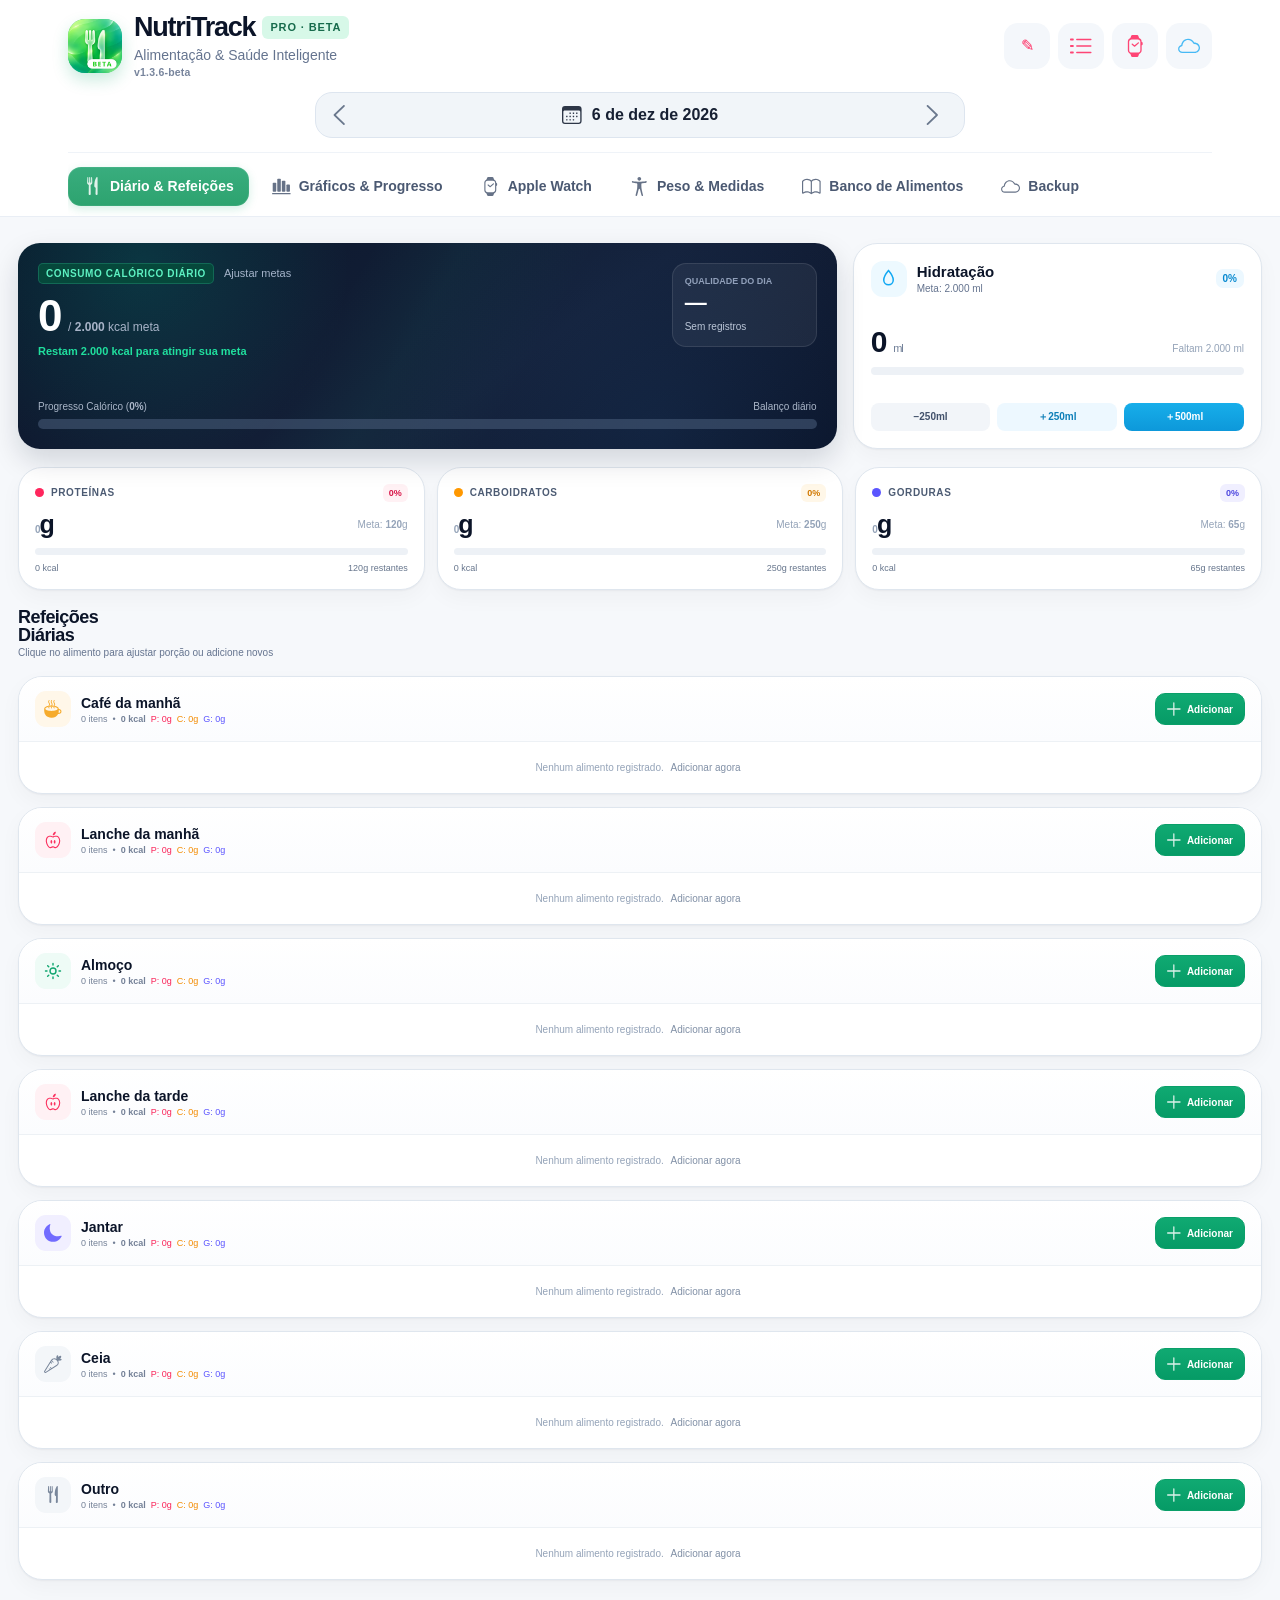
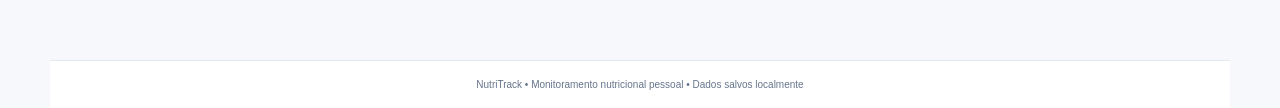
==== beta/index.html @ d55e1764 "Beta: renovar assets da janela" ====
<!doctype html>
<html lang="pt-BR">
<head>
  <meta charset="utf-8">
  <meta name="viewport" content="width=device-width,initial-scale=1,viewport-fit=cover">
  <meta name="theme-color" content="#10a66f">
  <meta name="robots" content="noindex,nofollow">
  <meta name="apple-mobile-web-app-capable" content="yes">
  <meta name="apple-mobile-web-app-status-bar-style" content="default">
  <meta name="apple-mobile-web-app-title" content="NutriTrack Beta">
  <title>NutriTrack Beta</title>
  <link rel="manifest" href="./manifest.webmanifest?v=11">
  <link rel="apple-touch-icon" href="./apple-touch-icon.png?v=11">
  <link rel="icon" type="image/png" href="./favicon.png?v=11">
  <link rel="stylesheet" href="./styles.css?v=15">
  <link rel="stylesheet" href="../layout-fixes.css?v=6">
  <link rel="stylesheet" href="../icon-rendering.css?v=1">
  <link rel="stylesheet" href="./tab-animation.css?v=9">
  <script src="../version.js?v=7"></script>
  <style>.beta-boot{min-height:100dvh;display:grid;place-items:center;padding:24px;text-align:center;font-family:-apple-system,BlinkMacSystemFont,"SF Pro Text",sans-serif;color:#0f172a;background:#f8fafc}.beta-boot p{color:#64748b}</style>
</head>
<body>
  <div class="beta-boot" id="betaBoot"><div><h1>NutriTrack Beta</h1><p>Carregando ambiente de testes…</p></div></div>
  <script>
  (async()=>{
    try{
      const response=await fetch('./base-index.html?v=17',{cache:'no-store'});
      if(!response.ok) throw new Error('Falha ao carregar a interface');
      const source=await response.text();
      let body=source.match(/<body>([\s\S]*?)<\/body>/i)?.[1];
      if(!body) throw new Error('Estrutura da interface não encontrada');
      body=body
        .replace(/<script\s+src="nutrition-data\.js"><\/script>/i,'')
        .replace(/<script\s+src="app\.js"><\/script>/i,'')
        .replace('<span class="badge">PRO</span>','<span class="badge">PRO · BETA</span>');
      document.body.innerHTML=body;

      const nutrition=document.createElement('script');
      nutrition.src='./nutrition-data.js?v=6';
      nutrition.onload=()=>{
        const app=document.createElement('script');
        app.src='./app.js?v=15';
        app.onload=()=>{
          const animation=document.createElement('script');
          animation.src='./tab-animation.js?v=9';
          document.body.appendChild(animation);
        };
        document.body.appendChild(app);
      };
      nutrition.onerror=()=>{throw new Error('Falha ao carregar base nutricional')};
      document.body.appendChild(nutrition);
    }catch(error){
      console.error('[NutriTrack Beta]',error);
      document.body.innerHTML='<div class="beta-boot"><div><h1>Não foi possível abrir a Beta</h1><p>Atualize a página e tente novamente.</p><p><a href="../menu.html">Voltar ao Menu Geral</a></p></div></div>';
    }
  })();
  </script>
</body>
</html>
---- beta/styles.css ----
:root{--bg:#f6f8fb;--card:#fff;--text:#0b1428;--muted:#65748f;--line:#e2e8f0;--soft:#f1f5f9;--green:#10a66f;--green2:#17be83;--green-soft:#eafaf3;--rose:#ff265d;--rose-soft:#fff1f4;--amber:#ff9800;--amber-soft:#fff7e8;--indigo:#5b55ff;--indigo-soft:#f0efff;--sky:#11a8f3;--sky-soft:#edf9ff;--dark:#0d182d;--dark2:#111d35;--shadow:0 1px 2px rgba(15,23,42,.05),0 8px 22px rgba(15,23,42,.035);--radius:23px}*{box-sizing:border-box}html{background:var(--bg)}body{margin:0;min-height:100vh;background:var(--bg);color:var(--text);font-family:-apple-system,BlinkMacSystemFont,"SF Pro Text","Segoe UI",sans-serif;-webkit-font-smoothing:antialiased}button,input,select,textarea{font:inherit}button{cursor:pointer}.svg-sprite{position:absolute;width:0;height:0;overflow:hidden}.topbar{position:sticky;top:0;z-index:40;background:rgba(255,255,255,.97);backdrop-filter:blur(18px);border-bottom:1px solid #e9eef5}.topbar-inner{max-width:1180px;margin:0 auto;padding:14px 18px 0}.topline{display:flex;align-items:center;justify-content:space-between;gap:16px}.brand{display:flex;align-items:center;gap:12px;min-width:0}.brand-icon{width:54px;height:54px;border-radius:17px;background:linear-gradient(145deg,#23b985,#3db88b);display:grid;place-items:center;color:white;box-shadow:0 7px 16px rgba(16,166,111,.22)}.brand-icon svg{width:28px;height:28px;fill:none;stroke:currentColor;stroke-width:1.8;stroke-linecap:round;stroke-linejoin:round}.brand-title-row{display:flex;align-items:center;gap:7px}.brand h1{font-size:27px;line-height:1;margin:0;font-weight:850;letter-spacing:-.045em}.badge{font-size:11px;line-height:1;text-transform:uppercase;font-weight:800;letter-spacing:.08em;padding:6px 8px;border-radius:6px;background:#d7f8e8;color:#176b4c}.app-version{margin-top:4px;font-size:10.5px;line-height:1;font-weight:750;letter-spacing:.02em;color:var(--muted);opacity:.88}.brand p{margin:6px 0 0;font-size:14px;color:var(--muted);white-space:nowrap}.top-actions{display:flex;gap:8px}.square-action{width:46px;height:46px;border:0;border-radius:14px;background:#f4f7fb;color:var(--rose);display:grid;place-items:center}.square-action.cloud{color:#27aef3}.square-action svg{width:22px;height:22px;fill:none;stroke:currentColor;stroke-width:1.9;stroke-linecap:round;stroke-linejoin:round}.date-nav{width:min(650px,92%);margin:14px auto 0;display:grid;grid-template-columns:42px 1fr 42px;align-items:center;background:#f1f5f9;border:1px solid #dde5ef;border-radius:17px;padding:5px 8px}.date-nav>button{width:34px;height:34px;border:0;background:transparent;color:#52617a;display:grid;place-items:center;border-radius:10px}.date-nav>button svg{width:20px;height:20px;fill:none;stroke:currentColor;stroke-width:2}.date-center{display:flex;align-items:center;justify-content:center;gap:10px;min-width:0}.calendar-icon{width:20px;height:20px;fill:none;stroke:#2ba873;stroke-width:2;flex:none}.date-center input{position:absolute;opacity:0;pointer-events:none}.pretty-date{font-size:16px;font-weight:780;white-space:nowrap;color:#172033}.today-chip{width:auto!important;height:auto!important;border:1px solid #dde5ef!important;background:#fff!important;padding:7px 13px!important;border-radius:9px!important;color:#172033!important;font-size:14px;font-weight:800;box-shadow:0 1px 2px rgba(15,23,42,.06)}.tabs{display:flex;gap:8px;overflow-x:auto;padding:14px 0 10px;margin-top:14px;border-top:1px solid #eff3f8;scrollbar-width:none}.tabs::-webkit-scrollbar{display:none}.tab{flex:0 0 auto;border:0;background:transparent;color:#4b5972;border-radius:13px;padding:10px 15px;font-size:14px;font-weight:780;display:flex;align-items:center;gap:8px;white-space:nowrap}.tab svg{width:19px;height:19px;fill:none;stroke:currentColor;stroke-width:1.9;stroke-linecap:round;stroke-linejoin:round}.tab.active{background:linear-gradient(180deg,#39ad7e,#2da36f);color:#fff;box-shadow:0 3px 10px rgba(16,166,111,.18)}.shell{max-width:1180px;margin:0 auto;padding:26px 18px 80px}.view{display:none}.view.active{display:block}.stack{display:grid;gap:18px}.card{background:#fff;border:1px solid #dfe6ee;border-radius:24px;box-shadow:var(--shadow)}.dark-glow{position:relative;overflow:hidden;background:radial-gradient(circle at 15% 10%,rgba(0,204,167,.16),transparent 29%),radial-gradient(circle at 78% 90%,rgba(31,72,118,.24),transparent 42%),linear-gradient(145deg,#0b172b 0%,#142039 60%,#0a1328 100%);color:#fff}.dark-glow:after{content:"";position:absolute;inset:0;background:linear-gradient(120deg,transparent 38%,rgba(30,188,151,.06) 48%,transparent 62%);pointer-events:none}.summary-layout{display:grid;grid-template-columns:minmax(0,2fr) minmax(260px,1fr);gap:16px}.calorie-hero{min-height:206px;border-radius:22px;padding:20px;display:flex;flex-direction:column;justify-content:space-between;box-shadow:0 12px 28px rgba(8,19,39,.15)}.hero-top{display:flex;justify-content:space-between;align-items:flex-start;gap:16px;position:relative;z-index:1}.hero-eyebrow-row{display:flex;align-items:center;gap:10px}.eyebrow{display:inline-flex;padding:4px 7px;border-radius:5px;background:#06483b;color:#5df1c2;border:1px solid rgba(61,221,177,.22);font-size:10px;font-weight:850;text-transform:uppercase;letter-spacing:.06em}.hero-goal-btn{border:0;background:none;color:#a5b4ca;font-size:11px;padding:0}.hero-number{margin-top:10px;display:flex;align-items:baseline;gap:8px}.hero-number strong{font-size:44px;line-height:1;font-weight:850;letter-spacing:-.055em}.hero-number span{font-size:12px;color:#a8b4c8}.hero-balance{font-size:11px;color:#20df9e;margin-top:7px;font-weight:700}.hero-balance.over{color:#fbbf24}.hero-quality{min-width:145px;border:1px solid rgba(255,255,255,.1);background:rgba(255,255,255,.06);border-radius:14px;padding:12px}.hero-quality label{display:block;text-transform:uppercase;font-size:9px;color:#91a0ba;font-weight:800}.hero-quality strong{display:block;font-size:22px;margin-top:4px}.hero-quality small{font-size:10px;color:#bcc7d8}.hero-progress-head{display:flex;justify-content:space-between;gap:10px;color:#aab6c8;font-size:10px;margin-bottom:7px;position:relative;z-index:1}.progress{height:10px;padding:2px;border-radius:999px;background:rgba(69,88,116,.62);overflow:hidden;position:relative;z-index:1}.progress span{display:block;height:100%;border-radius:999px;background:linear-gradient(90deg,#20c98b,#1ed7a0);box-shadow:0 0 12px rgba(30,215,160,.38);transition:width .3s}.progress.over span{background:linear-gradient(90deg,#f59e0b,#fbbf24)}.hydration{padding:17px;min-height:206px;display:flex;flex-direction:column;justify-content:space-between}.card-title{display:flex;align-items:center;justify-content:space-between;gap:12px}.title-left{display:flex;align-items:center;gap:10px}.icon-box{width:36px;height:36px;border-radius:12px;display:grid;place-items:center}.icon-box svg{width:19px;height:19px;fill:none;stroke:currentColor;stroke-width:1.9}.icon-sky{background:var(--sky-soft);color:var(--sky)}.icon-emerald{background:var(--green-soft);color:var(--green)}.card-title h3{margin:0;font-size:15px;font-weight:800}.card-title p{margin:3px 0 0;color:var(--muted);font-size:10px}.percent-chip{font-size:10px;font-weight:850;padding:4px 7px;border-radius:7px;background:#ecf8ff;color:#0789d0}.hydration-value{display:flex;justify-content:space-between;align-items:baseline;margin:12px 0 8px}.hydration-value strong{font-size:30px;letter-spacing:-.04em}.hydration-value strong small{font-size:11px;font-weight:500;color:#6f7e97}.hydration-value>small{font-size:10px;color:#94a3b8}.light-progress{height:8px;border-radius:999px;background:#edf1f6;overflow:hidden}.light-progress span{display:block;height:100%;border-radius:999px;transition:width .3s}.hydration .light-progress span{background:linear-gradient(90deg,#14b8ff,#149dea);box-shadow:0 0 9px rgba(20,184,255,.25)}.water-actions{display:grid;grid-template-columns:repeat(3,1fr);gap:7px;margin-top:12px}.water-actions button{border:0;border-radius:8px;background:#f2f5f9;color:#42516b;padding:7px 5px;font-size:10px;font-weight:750}.water-actions button:nth-child(2){background:#edf8ff;color:#0e7fb8}.water-actions button:nth-child(3){background:linear-gradient(180deg,#17aeea,#0d98da);color:#fff}.macro-grid{display:grid;grid-template-columns:repeat(3,1fr);gap:12px}.macro{padding:16px}.macro-head,.macro-value,.macro-sub{display:flex;align-items:center;justify-content:space-between;gap:10px}.macro-label{display:flex;align-items:center;gap:7px;text-transform:uppercase;letter-spacing:.06em;font-size:10px;font-weight:850;color:#4c5b73}.dot{width:9px;height:9px;border-radius:50%}.dot.rose{background:var(--rose)}.dot.amber{background:var(--amber)}.dot.indigo{background:var(--indigo)}.macro-chip{font-size:9px;font-weight:850;padding:4px 6px;border-radius:6px}.macro-chip.rose{background:var(--rose-soft);color:#d81749}.macro-chip.amber{background:var(--amber-soft);color:#d17800}.macro-chip.indigo{background:var(--indigo-soft);color:#4d47df}.macro-value{margin-top:8px}.macro-value strong{font-size:25px;letter-spacing:-.04em}.macro-value span{font-size:10px;color:#94a3b8}.macro .light-progress{margin-top:9px;height:7px}.macro.protein .light-progress span{background:linear-gradient(90deg,#ff2a61,#ff174f)}.macro.carbs .light-progress span{background:linear-gradient(90deg,#ffa20a,#ff8c00)}.macro.fat .light-progress span{background:linear-gradient(90deg,#695cff,#554cff)}.macro-sub{margin-top:8px;font-size:9px;color:#66758c}.section-head{display:flex;justify-content:space-between;align-items:flex-start}.section-head h2{font-size:18px;line-height:1.05;margin:0;font-weight:850;letter-spacing:-.03em}.section-head p{font-size:10px;color:var(--muted);margin:2px 0 0}.meal-list{display:grid;gap:13px}.meal{overflow:hidden}.meal-head{padding:14px 16px;background:linear-gradient(180deg,#fff,#fbfcfe);border-bottom:1px solid #edf1f5;display:flex;justify-content:space-between;gap:12px;align-items:center}.meal-ident{display:flex;align-items:center;gap:10px;min-width:0}.meal-icon{width:36px;height:36px;border-radius:11px;display:grid;place-items:center;flex:none}.meal-icon svg{width:18px;height:18px;fill:none;stroke:currentColor;stroke-width:1.9;stroke-linecap:round;stroke-linejoin:round}.icon-amber{background:#fff7e9;color:#f59e0b}.icon-rose{background:#fff1f4;color:#fb315f}.icon-emerald{background:#eefbf6;color:#10a66f}.icon-indigo{background:#f1efff;color:#5c55ff}.icon-slate{background:#f3f6f9;color:#64748b}.meal-ident h3{font-size:14px;margin:0;font-weight:800}.meal-stats{display:flex;gap:5px;flex-wrap:wrap;font-size:9px;color:#748197;margin-top:3px}.meal-stats .p{color:#fa2459}.meal-stats .c{color:#f38b00}.meal-stats .f{color:#5c55ff}.meal-actions{flex:none}.btn{border:1px solid #dfe6ee;background:#fff;color:#26334a;border-radius:10px;padding:8px 11px;font-size:10px;font-weight:800;display:inline-flex;align-items:center;justify-content:center;gap:6px}.btn svg{width:14px;height:14px;fill:none;stroke:currentColor;stroke-width:2}.btn.primary{background:linear-gradient(180deg,#10aa72,#069b66);border-color:#0a9f69;color:#fff}.btn.danger{border-color:#ffd0da;color:#d91d4e}.sky-btn{background:linear-gradient(180deg,#17aeea,#0e97d8);border-color:#139edc;color:#fff}.full-btn{width:100%;margin-top:10px}.entry{padding:12px 16px;border-top:1px solid #eff2f6;display:grid;grid-template-columns:1fr auto;gap:12px;align-items:center}.entry:first-child{border-top:0}.entry-title{font-size:12px;font-weight:800;display:flex;align-items:center;gap:5px;flex-wrap:wrap}.entry-meta{font-size:9px;color:#687891;margin-top:4px}.entry-side{text-align:right}.entry-kcal{font-size:12px;font-weight:850}.entry-kcal small{font-size:9px;color:#8996aa;font-weight:500}.entry-macros{font-size:8.5px;margin-top:4px}.entry-macros .p{color:#ef2353}.entry-macros .c{color:#ef8a00}.entry-macros .f{color:#5c55ff}.entry-buttons{display:flex;justify-content:flex-end;gap:5px;margin-top:7px}.link-btn{border:0;background:transparent;color:#8190a6;padding:2px 4px;display:inline-flex;align-items:center}.link-btn svg{width:13px;height:13px;fill:none;stroke:currentColor;stroke-width:1.8}.quality-chip,.estimate-chip{font-size:8px;font-weight:850;padding:3px 5px;border-radius:5px}.quality-chip.q4,.quality-chip.q5{color:#047857;background:#dff8ed}.quality-chip.q3{color:#a16207;background:#fff3cf}.quality-chip.q1,.quality-chip.q2{color:#b91c1c;background:#fee2e2}.estimate-chip{color:#087ab5;background:#e5f6ff}.meal-empty{padding:18px;text-align:center;color:#94a3b8;font-size:10px}.page-intro{padding:26px 30px;display:grid;grid-template-columns:auto 1fr;gap:12px 15px;align-items:start}.intro-icon{width:30px;height:30px;color:var(--green);display:grid;place-items:center}.intro-icon svg{width:25px;height:25px;fill:none;stroke:currentColor;stroke-width:1.8}.page-intro h2{margin:0;font-size:26px;line-height:1.15;letter-spacing:-.04em}.page-intro p{margin:7px 0 0;color:var(--muted);font-size:14px}.period-pills{grid-column:1/-1;background:#f1f5f9;border:1px solid #e1e7ef;border-radius:14px;padding:4px;display:flex;gap:4px;overflow-x:auto}.period-pills button{flex:1;border:0;background:transparent;color:#44536c;border-radius:10px;padding:8px 12px;font-size:12px;font-weight:800;white-space:nowrap}.period-pills button.active{background:linear-gradient(180deg,#2db17c,#19a56f);color:#fff;box-shadow:0 2px 7px rgba(16,166,111,.22)}.stats-grid{display:grid;grid-template-columns:repeat(4,1fr);gap:12px}.metric-card{padding:18px;display:flex;align-items:flex-start;gap:10px}.metric-icon{width:20px;height:20px;fill:none;stroke:currentColor;stroke-width:1.8;flex:none}.metric-icon.amber{color:#f39a14}.metric-icon.rose{color:#f5295a}.metric-icon.emerald{color:#1aa276}.metric-icon.indigo{color:#6659f5}.metric-card span{font-size:12px;color:#65748c;font-weight:750}.metric-card strong{display:block;font-size:26px;line-height:1;margin-top:6px;letter-spacing:-.04em}.metric-card strong small{font-size:12px;color:#90a0b8;font-weight:500}.metric-card>div>small{display:block;color:#9aa8bb;font-size:10px;margin-top:8px}.chart-switch{display:flex;gap:8px;overflow-x:auto}.chart-switch button{flex:0 0 auto;border:1px solid #dde4ec;background:white;color:#526078;border-radius:12px;padding:10px 18px;font-size:11px;font-weight:850;display:flex;align-items:center;gap:7px}.chart-switch button.active{background:#0d182d;color:#fff;border-color:#0d182d}.chart-switch svg{width:15px;height:15px;fill:none;stroke:currentColor;stroke-width:1.9}.chart-card{padding:28px 30px}.chart-card h3{font-size:21px;line-height:1.22;margin:0;letter-spacing:-.025em}.chart-card>p{font-size:13px;color:#687892;margin:5px 0 14px}.legend{display:flex;gap:28px;flex-wrap:wrap;font-size:12px;font-weight:750;color:#65748e}.legend span{display:flex;align-items:center;gap:7px}.legend i{width:11px;height:11px;border-radius:50%;display:inline-block}.legend .green{color:#19875f}.legend .green i{background:#32b77e}.legend .red{color:#d5224d}.legend .red i{background:#f32d5d}.legend .gray i{width:14px;height:2px;border-radius:0;background:#96a5b9}.chart-wrap{height:360px;margin-top:16px}.chart-wrap svg{width:100%;height:100%;overflow:visible}.watch-hero,.measure-hero,.backup-hero{border-radius:24px;padding:28px;box-shadow:0 10px 28px rgba(10,20,40,.16)}.watch-heading,.backup-heading{display:flex;align-items:center;gap:14px;position:relative;z-index:1}.watch-badge,.backup-badge{width:58px;height:58px;border-radius:16px;display:grid;place-items:center;background:rgba(255,43,93,.12);border:1px solid rgba(255,43,93,.28);color:#ff2b5d}.backup-badge{background:rgba(17,168,243,.12);border-color:rgba(17,168,243,.28);color:#25b5ff}.watch-badge svg,.backup-badge svg{width:29px;height:29px;fill:none;stroke:currentColor;stroke-width:1.8}.watch-heading h2,.backup-heading h2{font-size:27px;line-height:1.1;margin:0}.watch-heading p,.backup-heading p{font-size:12px;color:#aeb9cc;margin:5px 0 0}.connection-chip{margin-left:auto;border:1px solid rgba(255,255,255,.18);border-radius:8px;padding:7px 10px;color:#aab6c7;font-size:11px;font-weight:800}.connection-chip.ok{color:#20dd9c;border-color:rgba(32,221,156,.35)}.watch-edit{margin:14px 0 0 72px;border:0;border-radius:12px;background:linear-gradient(180deg,#ff1c54,#ed0f46);color:#fff;font-weight:850;padding:10px 17px;font-size:12px}.watch-divider{height:1px;background:rgba(255,255,255,.1);margin:20px 0}.watch-summary{display:grid;gap:14px}.watch-summary>div{border:1px solid rgba(255,255,255,.11);background:rgba(255,255,255,.045);border-radius:14px;padding:15px 17px}.watch-summary span,.backup-stats span,.measure-summary span{display:block;color:#aab6c9;font-size:11px;font-weight:700}.watch-summary strong{display:block;font-size:24px;margin-top:4px}.watch-summary strong small{font-size:11px;font-weight:500}.watch-summary>div>small{display:block;font-size:10px;color:#95a2b7;margin-top:5px}.rose-text{color:#ff3868!important}.emerald-text{color:#20d69a!important}.activity-rings{padding:24px}.activity-rings h3{margin:0 0 16px;font-size:17px}.activity-row{position:relative;border-radius:15px;padding:14px 16px 17px;margin-top:12px}.activity-row>div:first-child{display:flex;justify-content:space-between;align-items:flex-start}.activity-row span{font-size:11px;text-transform:uppercase;font-weight:850;letter-spacing:.05em;display:flex;gap:7px;align-items:center}.activity-row span svg{width:15px;height:15px;fill:none;stroke:currentColor;stroke-width:1.8}.activity-row strong{display:block;font-size:23px;margin-top:5px}.activity-row strong span{display:inline;font-size:11px;text-transform:none;color:#66768f}.activity-row>b{position:absolute;right:16px;top:17px;font-size:11px}.rose-row{background:#fff6f8;border:1px solid #ffd6df;color:#d9184c}.emerald-row{background:#f1fcf7;border:1px solid #cff4e1;color:#097c58}.sky-row{background:#f2faff;border:1px solid #d7effd;color:#0a79b8}.ring-progress{height:9px;background:rgba(255,255,255,.7);border-radius:999px;overflow:hidden;margin-top:13px}.ring-progress span{display:block;height:100%;border-radius:999px}.rose-row .ring-progress span{background:#ff2460}.emerald-row .ring-progress span{background:#10bf82}.sky-row .ring-progress span{background:#0da9f4}.watch-stats{grid-template-columns:repeat(4,1fr)}.empty-feature{padding:24px}.empty-feature h3{margin:0;font-size:17px}.empty-feature p{margin:5px 0 0;color:var(--muted);font-size:12px;line-height:1.5}.measure-title{display:flex;gap:14px;align-items:flex-start}.measure-title>svg{width:25px;height:25px;fill:none;stroke:#32e1ad;stroke-width:1.8;margin-top:3px}.measure-title h2{font-size:27px;margin:0;line-height:1.1}.measure-title p{font-size:13px;color:#b2c1ce;margin:6px 0 0}.measure-actions{display:grid;grid-template-columns:1fr 1fr;gap:10px;margin-top:18px}.measure-actions button{border:1px solid rgba(255,255,255,.12);background:rgba(255,255,255,.1);color:#fff;border-radius:12px;padding:12px;font-size:12px;font-weight:850}.measure-actions button.primary{background:linear-gradient(180deg,#18c486,#0faf75);border-color:#18c486}.measure-actions svg{width:15px;height:15px;fill:none;stroke:currentColor;stroke-width:2;vertical-align:middle;margin-right:5px}.measure-summary,.backup-stats{display:grid;grid-template-columns:repeat(2,1fr);gap:12px}.measure-summary>div{border:1px solid rgba(255,255,255,.1);background:rgba(255,255,255,.055);border-radius:15px;padding:15px}.measure-summary strong,.backup-stats strong{display:block;color:#fff;font-size:24px;margin-top:4px}.measurements-table-card{padding:25px}.table-head{display:flex;justify-content:space-between;align-items:flex-start;gap:14px}.table-head h3{margin:0;font-size:18px;display:flex;align-items:center;gap:7px}.table-head>span{font-size:12px;color:#718099;font-weight:750}.inline-icon{width:16px;height:16px;fill:none;stroke:currentColor;stroke-width:1.8}.table-scroll{overflow-x:auto;margin-top:16px}table{width:100%;border-collapse:collapse;min-width:560px}th{text-align:left;padding:10px 12px;border-bottom:1px solid #e6ebf1;color:#44526b;font-size:11px;text-transform:uppercase;letter-spacing:.04em}td{padding:12px;border-bottom:1px solid #edf1f5;font-size:12px;color:#44526a}td strong{color:#111b2f}.delta-down{color:#16a06f;font-weight:800;font-size:10px}.food-intro{grid-template-columns:auto 1fr auto}.intro-actions{display:flex;gap:8px}.catalog-toolbar{padding:14px}.search-wrap{display:flex;align-items:center;gap:8px;border:1px solid #dfe6ee;border-radius:12px;padding:0 11px}.search-wrap svg{width:16px;height:16px;fill:none;stroke:#8290a4;stroke-width:1.8}.search-wrap input{flex:1;border:0;outline:none;padding:11px 0;background:transparent;font-size:12px;color:#1b2639}.filter-pills{display:flex;gap:6px;margin-top:10px}.filter-pills button{border:0;background:#f1f4f8;color:#5c6980;border-radius:9px;padding:7px 10px;font-size:10px;font-weight:800}.filter-pills button.active{background:#0d182d;color:#fff}.catalog{display:grid;grid-template-columns:repeat(2,1fr);gap:12px}.food-card{padding:16px}.food-card h3{font-size:13px;margin:0}.food-card p{font-size:10px;color:#6d7b91;margin:4px 0 10px}.food-row{display:flex;justify-content:space-between;gap:12px;align-items:center}.food-kcal{font-size:16px;font-weight:850}.food-macro{font-size:9px;font-weight:700}.food-macro .p{color:#ed2756}.food-macro .c{color:#e48300}.food-macro .f{color:#514bdf}.food-actions{display:flex;justify-content:flex-end;margin-top:10px}.backup-heading h2{max-width:450px}.backup-switch{margin-top:20px;border:1px solid rgba(255,255,255,.1);background:rgba(255,255,255,.09);border-radius:14px;padding:12px 15px;display:flex;justify-content:space-between;align-items:center;font-size:12px;font-weight:800}.fake-toggle{width:48px;height:25px;border-radius:999px;background:#1ecf92;padding:3px;display:flex;justify-content:flex-end}.fake-toggle i{width:19px;height:19px;border-radius:50%;background:#fff;box-shadow:0 1px 3px rgba(0,0,0,.2)}.backup-stats strong{font-size:22px}.backup-card{padding:22px}.backup-card-head{display:flex;align-items:center;gap:12px}.backup-card-head h3{margin:0;font-size:17px}.backup-card-head p{margin:3px 0 0;color:var(--muted);font-size:12px}.snapshot-row{display:grid;grid-template-columns:1fr auto;gap:10px;margin-top:14px}.snapshot-row input{border:1px solid #dfe6ee;border-radius:12px;padding:10px 12px;font-size:12px}.backup-file-actions{display:grid;grid-template-columns:1fr 1fr;gap:10px;margin-top:14px}.snapshot-list{display:grid;gap:9px;margin-top:14px}.snapshot-item{border:1px solid #edf1f5;border-radius:12px;padding:12px;display:flex;justify-content:space-between;align-items:center;gap:10px}.snapshot-item strong{display:block;font-size:12px}.snapshot-item small{display:block;color:#79879c;font-size:10px;margin-top:3px}.settings-card{padding:20px}.settings-card h3{margin:0 0 12px}.settings-grid{display:grid;grid-template-columns:repeat(3,1fr);gap:10px}.field{display:grid;gap:5px;min-width:0}.field.full{grid-column:1/-1}.field label{font-size:10px;color:#65748a;font-weight:750}.field input,.field select,.field textarea{width:100%;max-width:100%;min-width:0;box-sizing:border-box;border:1px solid #dfe6ee;background:#fff;color:#172033;border-radius:11px;padding:10px 11px;font-size:12px;outline:none}.field input,.field select{height:38px;min-height:38px;max-height:38px}.field input:focus,.field select:focus,.field textarea:focus,.snapshot-row input:focus{border-color:#41c692;box-shadow:0 0 0 3px rgba(16,166,111,.12)}textarea{min-height:75px;resize:vertical}.dialog{width:min(620px,calc(100% - 22px));max-height:90vh;border:0;padding:0;border-radius:24px;background:#fff;color:var(--text);box-shadow:0 24px 70px rgba(15,23,42,.26)}.dialog::backdrop{background:rgba(15,23,42,.65);backdrop-filter:blur(4px)}.small-dialog{width:min(520px,calc(100% - 22px))}.modal{max-height:90vh;overflow:auto}.modal-head{padding:17px 19px;border-bottom:1px solid #edf1f5;background:#fbfcfe;display:flex;justify-content:space-between;align-items:center}.modal-head h2{font-size:16px;margin:0}.modal-head p{font-size:10px;color:#6c7a90;margin:3px 0 0}.close-btn{width:34px;height:34px;border:0;border-radius:10px;background:#f1f4f8;color:#627087}.modal-body{padding:18px;display:grid;gap:12px}.form-grid{display:grid;grid-template-columns:repeat(2,minmax(0,1fr));gap:10px}.form-grid>.field{min-width:0}.form-grid input[type="date"],.form-grid input[type="time"]{display:block;width:100%;max-width:100%;min-width:0;box-sizing:border-box}.quality-pills{display:grid;grid-template-columns:repeat(5,1fr);gap:6px}.quality-pills input{display:none}.quality-pills label{text-align:center;border:1px solid #dfe6ee;border-radius:10px;padding:8px;font-size:10px;font-weight:800}.quality-pills input:checked+label{border-color:#49c596;background:#eafaf3;color:#087b56}.food-suggestions{display:grid;gap:6px}.suggestion{border:1px solid #e2e8f0;background:#fff;border-radius:11px;padding:9px 10px;display:flex;justify-content:space-between;gap:10px;text-align:left}.suggestion.selected{border-color:#45c896;background:#eefbf6}.suggestion b{display:block;font-size:11px}.suggestion small{display:block;font-size:9px;color:#718099;margin-top:2px}.suggestion strong{font-size:11px}.notice{font-size:10px;color:#758399}.suggestion-preview{border:1px solid #c9f0df;background:#effbf6;border-radius:14px;padding:12px}.preview-top{display:flex;justify-content:space-between;gap:10px}.preview-top>span{font-size:8px;font-weight:850;color:#057a55}.preview-grid{display:grid;grid-template-columns:repeat(4,1fr);gap:6px;margin-top:9px}.preview-stat{text-align:center;background:#fff;border:1px solid #e0eee8;border-radius:10px;padding:8px 5px}.preview-stat b{display:block;font-size:13px}.preview-stat small{font-size:8px;color:#7b899d}.modal-actions{display:flex;justify-content:flex-end;gap:8px;padding-top:4px}.toast{position:fixed;left:50%;bottom:calc(22px + env(safe-area-inset-bottom));transform:translate(-50%,20px);background:#0d182d;color:#fff;padding:10px 14px;border-radius:999px;font-size:11px;font-weight:750;opacity:0;pointer-events:none;transition:.2s;z-index:100}.toast.show{opacity:1;transform:translate(-50%,0)}footer{max-width:1180px;margin:0 auto;padding:18px;color:#66758c;text-align:center;font-size:10px;border-top:1px solid #e4eaf1;background:#fff}@media(max-width:820px){.topbar-inner{padding:12px 16px 0}.brand-icon{width:44px;height:44px;border-radius:14px}.brand-icon svg{width:23px;height:23px}.brand h1{font-size:22px}.badge{font-size:9px;padding:5px 7px}.brand p{font-size:12px}.square-action{width:39px;height:39px}.date-nav{width:92%;margin-top:12px}.pretty-date{font-size:13px}.today-chip{font-size:12px!important;padding:6px 11px!important}.tabs{margin-left:-16px;margin-right:-16px;padding-left:16px;padding-right:16px}.tab{font-size:12px;padding:9px 12px}.shell{padding:22px 16px 70px}.summary-layout{grid-template-columns:1fr}.calorie-hero{min-height:190px}.hero-quality{display:none}.macro-grid{grid-template-columns:1fr}.macro{padding:14px 16px}.section-head p{max-width:180px}.stats-grid,.watch-stats{grid-template-columns:repeat(2,1fr)}.page-intro{padding:22px;grid-template-columns:auto 1fr}.page-intro h2{font-size:22px}.page-intro p{font-size:12px}.food-intro{grid-template-columns:auto 1fr}.food-intro .intro-actions{grid-column:1/-1}.catalog{grid-template-columns:1fr}.chart-card{padding:22px}.chart-wrap{height:310px}.settings-grid{grid-template-columns:repeat(2,1fr)}}@media(max-width:480px){.topbar{position:sticky}.topline{gap:10px}.brand{gap:9px}.brand-icon{width:43px;height:43px}.brand h1{font-size:20px}.brand p{font-size:10px}.square-action{width:36px;height:36px;border-radius:10px}.square-action svg{width:17px;height:17px}.date-nav{width:89%;grid-template-columns:32px 1fr 32px;padding:4px 6px;border-radius:14px}.date-nav>button{width:28px;height:30px}.date-center{gap:7px}.calendar-icon{width:16px;height:16px}.pretty-date{font-size:12px}.today-chip{font-size:11px!important;padding:5px 9px!important}.tabs{padding-top:12px;padding-bottom:9px}.tab{font-size:11px;padding:8px 10px;border-radius:10px}.tab svg{width:16px;height:16px}.shell{padding:20px 12px 64px}.stack{gap:14px}.calorie-hero{padding:16px;min-height:174px;border-radius:17px}.eyebrow{font-size:8px}.hero-goal-btn{font-size:9px}.hero-number strong{font-size:36px}.hero-number span{font-size:10px}.hero-balance{font-size:9px}.hero-progress-head{font-size:8px}.hydration{min-height:150px;padding:14px;border-radius:16px}.card{border-radius:17px}.card-title h3{font-size:12px}.hydration-value strong{font-size:25px}.water-actions button{font-size:9px}.macro-grid{gap:8px}.macro{border-radius:15px}.macro-value strong{font-size:22px}.section-head{margin-top:2px}.section-head h2{font-size:16px}.section-head p{font-size:8px;max-width:180px}.mobile-break{display:block}.meal{border-radius:14px}.meal-head{padding:12px}.meal-icon{width:32px;height:32px}.meal-ident{gap:8px}.meal-ident h3{font-size:11px}.meal-stats{font-size:7.5px}.btn{font-size:9px;padding:7px 9px}.entry{padding:10px 12px;gap:8px}.entry-title{font-size:10px}.entry-meta{font-size:8px}.entry-kcal{font-size:10px}.entry-macros{font-size:7.5px}.page-intro{padding:20px 18px}.page-intro h2{font-size:20px}.page-intro p{font-size:11px}.period-pills button{font-size:10px;padding:7px 9px}.stats-grid,.watch-stats{grid-template-columns:repeat(2,1fr);gap:8px}.metric-card{padding:13px;gap:7px}.metric-card span{font-size:9px}.metric-card strong{font-size:22px}.metric-card strong small{font-size:9px}.chart-switch button{font-size:9px;padding:8px 12px}.chart-card{padding:20px 18px}.chart-card h3{font-size:17px}.chart-card>p{font-size:10px}.legend{gap:12px;font-size:9px}.chart-wrap{height:300px}.watch-hero,.measure-hero,.backup-hero{padding:20px;border-radius:18px}.watch-badge,.backup-badge{width:46px;height:46px;border-radius:13px}.watch-heading h2,.backup-heading h2,.measure-title h2{font-size:21px}.watch-heading p,.backup-heading p,.measure-title p{font-size:10px}.connection-chip{font-size:9px;padding:6px 8px}.watch-edit{margin-left:60px;font-size:10px}.watch-summary strong{font-size:20px}.activity-rings{padding:18px}.activity-rings h3{font-size:14px}.activity-row strong{font-size:20px}.measure-summary strong,.backup-stats strong{font-size:20px}.measurements-table-card,.backup-card{padding:18px}.table-head h3{font-size:15px}.table-head>span{font-size:10px}.backup-card-head h3{font-size:14px}.backup-card-head p{font-size:10px}.snapshot-row,.backup-file-actions{grid-template-columns:1fr}.settings-grid{grid-template-columns:1fr}.form-grid{grid-template-columns:1fr 1fr}.preview-grid{grid-template-columns:repeat(2,1fr)}}
.online-food-tools{display:grid;gap:9px;padding:12px;border:1px solid #dfe6ee;border-radius:14px;background:#f8fafc}.online-food-actions{display:grid;grid-template-columns:1fr 1fr;gap:8px}.online-food-actions .btn{width:100%;justify-content:center}.food-actions{gap:10px;flex-wrap:wrap}

.desrotulando-btn{grid-column:1/-1}.field input[readonly]{background:#f4f7fb;color:#64748b}

/* Data e horário: manter exatamente o mesmo footprint visual dos demais campos no iOS/Safari */
#entryDialog .entry-meta-grid{
  display:grid;
  width:100%;
  grid-template-columns:repeat(2,minmax(0,1fr));
  gap:10px;
}
#entryDialog .entry-meta-grid>.field{
  width:100%;
  max-width:100%;
  min-width:0;
  overflow:visible;
  row-gap:5px;
}
#entryDialog #entryDate,
#entryDialog #entryTime{
  display:block;
  width:100%;
  max-width:100%;
  min-width:0;
  min-inline-size:0;
  -webkit-min-logical-width:0;
  box-sizing:border-box;
  height:38px;
  min-height:38px;
  max-height:38px;
  border:1px solid #dfe6ee;
  background:#fff;
  color:#172033;
  padding:10px 11px;
  font-size:12px;
  border-radius:11px;
  line-height:normal;
  -webkit-appearance:none;
  appearance:none;
  overflow:hidden;
}
#entryDialog #entryDate::-webkit-date-and-time-value,
#entryDialog #entryTime::-webkit-date-and-time-value{
  margin:0;
  padding:0;
  text-align:left;
}
#entryDialog #entryDate::-webkit-datetime-edit,
#entryDialog #entryTime::-webkit-datetime-edit{padding:0}

/* Ações do formulário de adicionar alimento: sempre duas metades iguais. */
#entryDialog .modal-actions{
  display:grid;
  width:100%;
  grid-template-columns:repeat(2,minmax(0,1fr));
  gap:10px;
  justify-content:stretch;
}
#entryDialog .modal-actions .btn{
  width:100%;
  min-width:0;
}

/* Fechamento consistente em todas as janelas. */
.modal-head{
  position:relative;
  padding-left:60px;
}
.modal-head .close-btn{
  position:absolute;
  left:19px;
  top:50%;
  transform:translateY(-50%);
  display:grid;
  place-items:center;
  padding:0;
}
.modal-head .close-btn svg{
  display:block;
  width:20px;
  height:20px;
  fill:currentColor;
}
#entryDialog .modal-head{
  justify-content:center;
  padding-right:60px;
  text-align:center;
}
#entryDialog .modal-head>div{width:100%}
#entryDialog .modal-head p{display:none}
---- layout-fixes.css ----
/* Navegação entre abas e contenção responsiva dos cartões. */
.view[hidden],
.view:not(.active) {
  display: none !important;
}

.view.active.stack {
  display: grid;
}

a.square-action {
  text-decoration: none;
}

.brand-icon.official-app-icon {
  overflow: hidden;
  background: #10a66f;
}

.brand-icon.official-app-icon img {
  display: block;
  width: 100%;
  height: 100%;
  object-fit: cover;
}

.shell,
.view,
.stack,
.summary-layout,
.macro-grid,
.stats-grid,
.catalog,
.measure-summary,
.backup-stats,
.settings-grid,
.form-grid,
.preview-grid,
.card,
.dark-glow,
.metric-card > div,
.page-intro > div,
.food-row > div,
.backup-card-head > div {
  min-width: 0;
  max-width: 100%;
}

.card,
.dark-glow {
  width: 100%;
}

.macro-grid {
  grid-template-columns: repeat(3, minmax(0, 1fr));
}

.stats-grid,
.watch-stats {
  grid-template-columns: repeat(4, minmax(0, 1fr));
}

.catalog,
.measure-summary,
.backup-stats {
  grid-template-columns: repeat(2, minmax(0, 1fr));
}

.settings-grid {
  grid-template-columns: repeat(3, minmax(0, 1fr));
}

.form-grid,
.backup-file-actions,
.measure-actions {
  grid-template-columns: repeat(2, minmax(0, 1fr));
}

.preview-grid {
  grid-template-columns: repeat(4, minmax(0, 1fr));
}

.metric-card span,
.metric-card strong,
.metric-card small,
.card h2,
.card h3,
.card p,
.dark-glow h2,
.dark-glow p {
  overflow-wrap: anywhere;
}

@media (max-width: 820px) {
  .macro-grid,
  .catalog {
    grid-template-columns: minmax(0, 1fr);
  }

  .stats-grid,
  .watch-stats,
  .settings-grid {
    grid-template-columns: repeat(2, minmax(0, 1fr));
  }
}

@media (max-width: 480px) {
  .snapshot-row,
  .backup-file-actions,
  .settings-grid {
    grid-template-columns: minmax(0, 1fr);
  }

  .form-grid,
  .preview-grid,
  .measure-summary,
  .backup-stats,
  .measure-actions {
    grid-template-columns: repeat(2, minmax(0, 1fr));
  }
}

@media (max-width: 340px) {
  .stats-grid,
  .watch-stats,
  .form-grid,
  .preview-grid,
  .measure-summary,
  .backup-stats,
  .measure-actions {
    grid-template-columns: minmax(0, 1fr);
  }
}
---- icon-rendering.css ----
svg.svg-icon-filled{fill:currentColor!important;stroke:none!important}
svg.svg-icon-stroke{fill:none!important;stroke:currentColor!important}
---- beta/tab-animation.css ----
.tabs{position:relative;isolation:isolate}
.tabs .tab{position:relative;z-index:2;background:transparent!important;box-shadow:none!important;transition:color .2s ease,opacity .2s ease,transform .18s ease}
.tabs .tab:active{transform:scale(.985)}
.tabs .tab.active{color:#fff}
.tab-indicator{position:absolute;z-index:1;left:0;top:0;width:0;height:0;border-radius:13px;background:linear-gradient(180deg,#39ad7e,#2da36f);box-shadow:0 3px 10px rgba(16,166,111,.18),0 0 0 1px rgba(255,255,255,.06) inset;pointer-events:none;transform:translate3d(0,0,0);will-change:transform,width,height;transition:transform 500ms cubic-bezier(.65,0,.35,1),width 500ms cubic-bezier(.65,0,.35,1),height 350ms cubic-bezier(.65,0,.35,1),border-radius 350ms ease}
.tabs.indicator-ready .tab-indicator{opacity:1}.tab-indicator{opacity:0;transition-property:transform,width,height,border-radius,opacity;transition-duration:500ms,500ms,350ms,350ms,120ms;transition-timing-function:cubic-bezier(.65,0,.35,1),cubic-bezier(.65,0,.35,1),cubic-bezier(.65,0,.35,1),ease,ease}
.tabs.indicator-moving .tab-indicator{box-shadow:0 5px 14px rgba(16,166,111,.22),0 0 0 1px rgba(255,255,255,.06) inset}
.view.active{animation:tabViewEnter 250ms cubic-bezier(.22,1,.36,1) both}
@keyframes tabViewEnter{from{opacity:.35;transform:translateY(5px)}to{opacity:1;transform:translateY(0)}}
@media (prefers-reduced-motion:reduce){.tab-indicator,.tabs .tab{transition:none!important}.view.active{animation:none!important}}
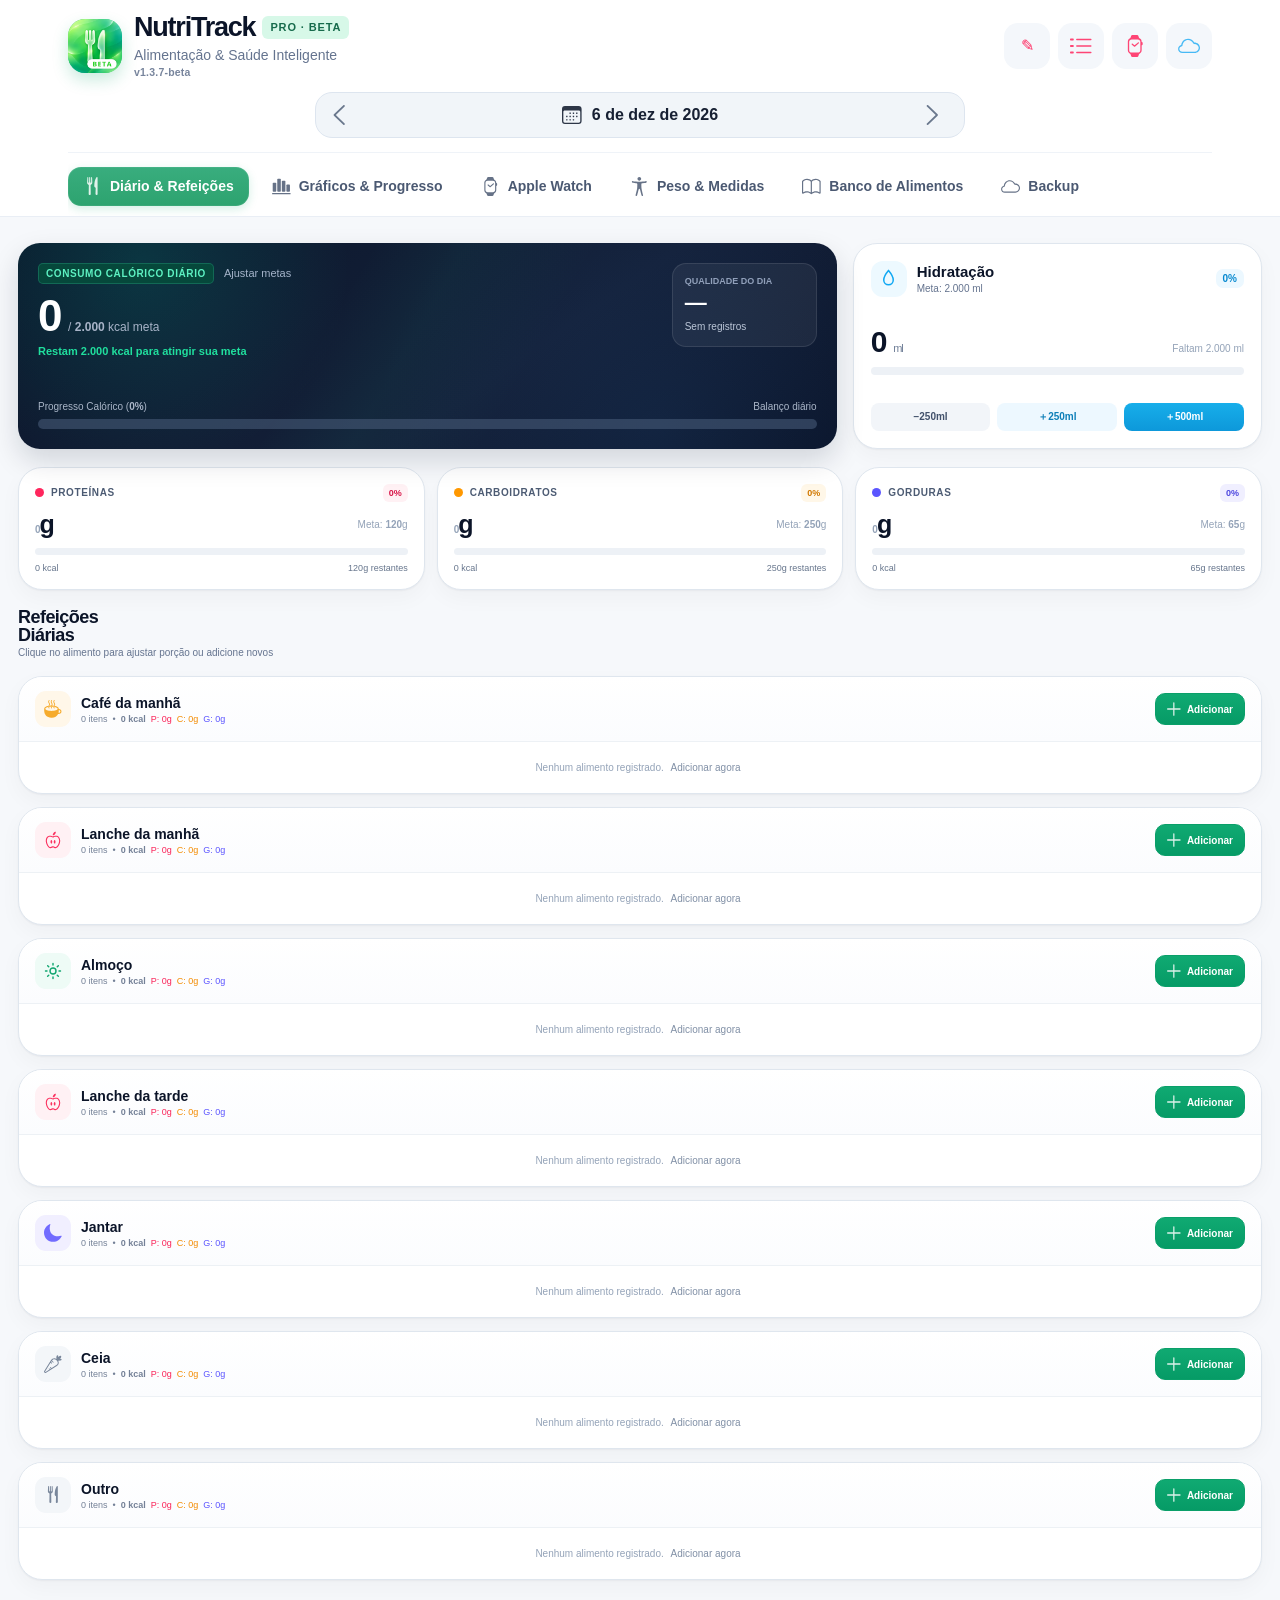
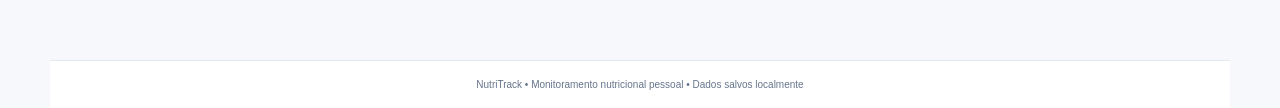
==== commit 4e4ea852: "Atualiza referências de cache da beta" ====
--- a/beta/index.html
+++ b/beta/index.html
@@ -12,11 +12,11 @@
   <link rel="manifest" href="./manifest.webmanifest?v=11">
   <link rel="apple-touch-icon" href="./apple-touch-icon.png?v=11">
   <link rel="icon" type="image/png" href="./favicon.png?v=11">
-  <link rel="stylesheet" href="./styles.css?v=15">
+  <link rel="stylesheet" href="./styles.css?v=17">
   <link rel="stylesheet" href="../layout-fixes.css?v=6">
   <link rel="stylesheet" href="../icon-rendering.css?v=1">
   <link rel="stylesheet" href="./tab-animation.css?v=9">
-  <script src="../version.js?v=7"></script>
+  <script src="../version.js?v=8"></script>
   <style>.beta-boot{min-height:100dvh;display:grid;place-items:center;padding:24px;text-align:center;font-family:-apple-system,BlinkMacSystemFont,"SF Pro Text",sans-serif;color:#0f172a;background:#f8fafc}.beta-boot p{color:#64748b}</style>
 </head>
 <body>
@@ -24,7 +24,7 @@
   <script>
   (async()=>{
     try{
-      const response=await fetch('./base-index.html?v=17',{cache:'no-store'});
+      const response=await fetch('./base-index.html?v=18',{cache:'no-store'});
       if(!response.ok) throw new Error('Falha ao carregar a interface');
       const source=await response.text();
       let body=source.match(/<body>([\s\S]*?)<\/body>/i)?.[1];
@@ -39,7 +39,7 @@
       nutrition.src='./nutrition-data.js?v=6';
       nutrition.onload=()=>{
         const app=document.createElement('script');
-        app.src='./app.js?v=15';
+        app.src='./app.js?v=16';
         app.onload=()=>{
           const animation=document.createElement('script');
           animation.src='./tab-animation.js?v=9';
--- a/beta/styles.css
+++ b/beta/styles.css
@@ -89,3 +89,16 @@
 }
 #entryDialog .modal-head>div{width:100%}
 #entryDialog .modal-head p{display:none}
+
+/* Ícone de fechar sem caixa visual, com área confortável de 40 pt. */
+.modal-head .close-btn{
+  width:40px;
+  height:40px;
+  border:0;
+  border-radius:0;
+  background:transparent;
+}
+.modal-head .close-btn svg{
+  width:40px;
+  height:40px;
+}
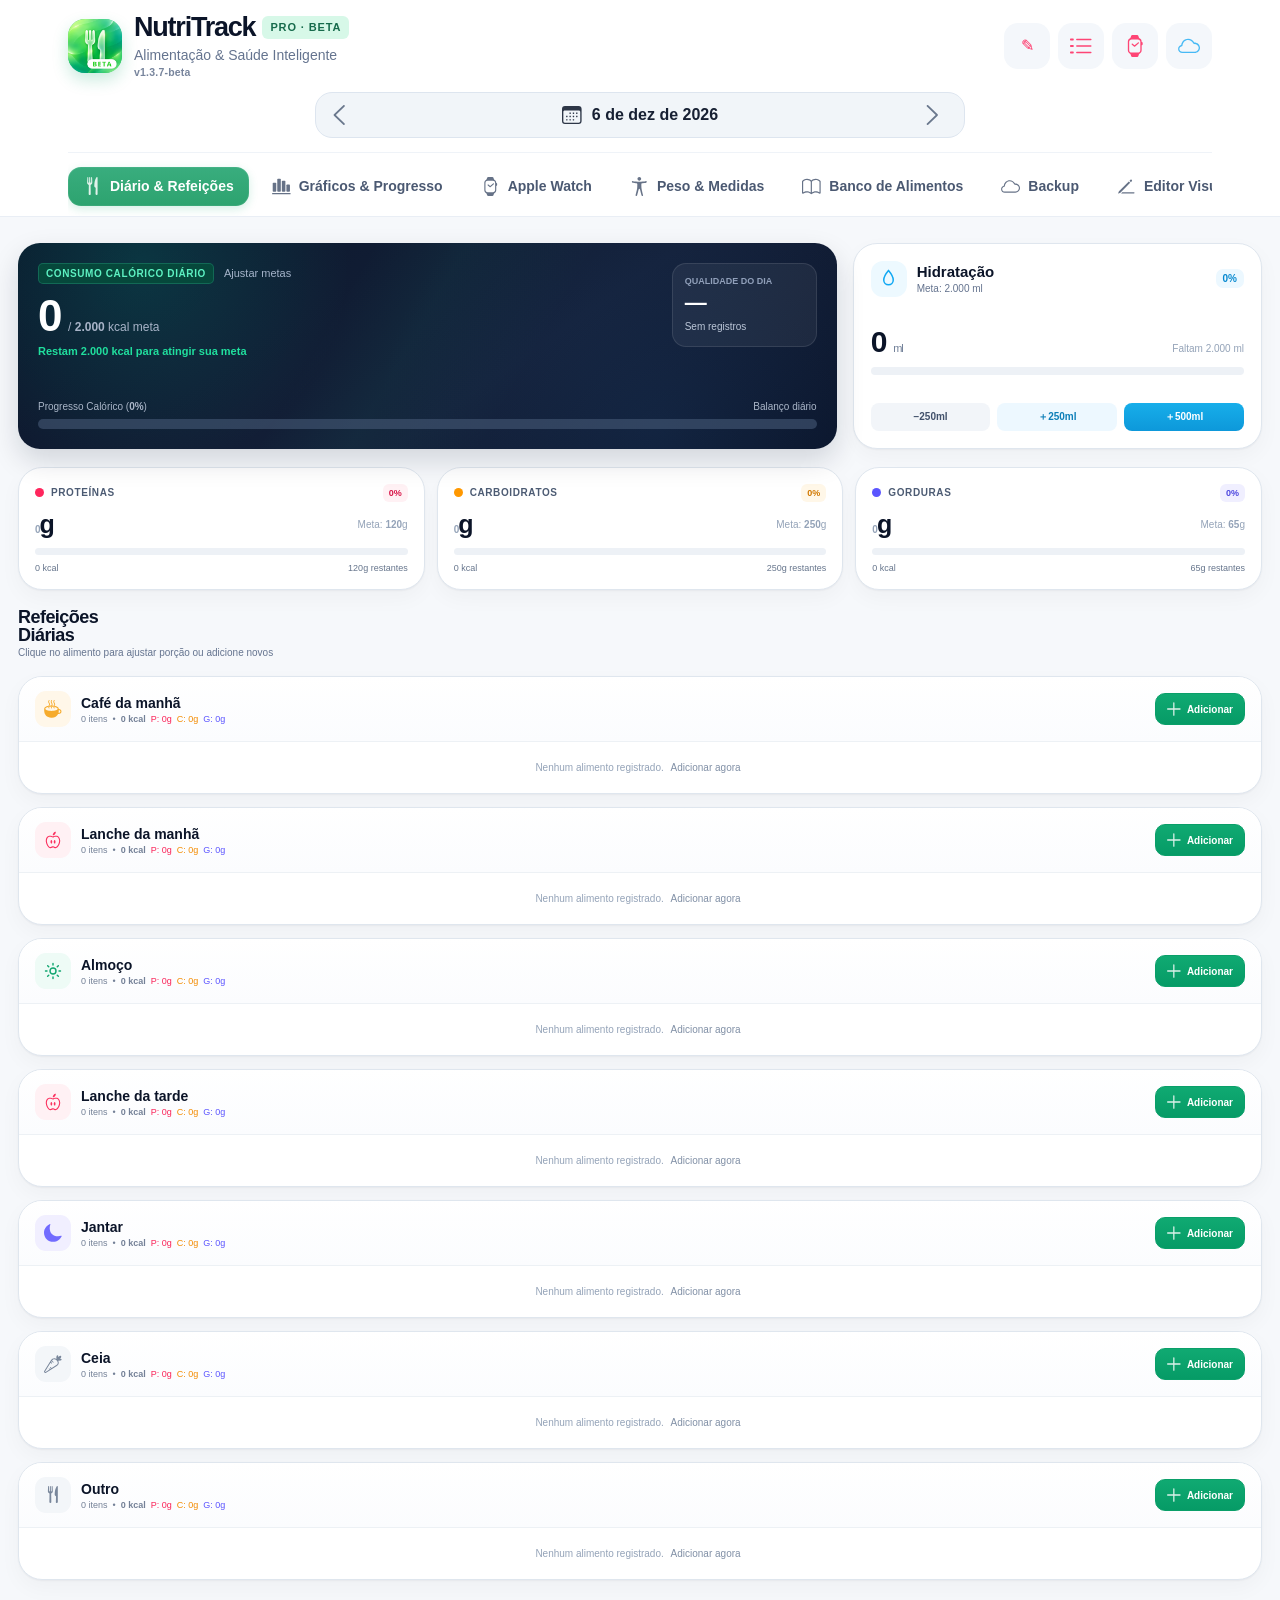
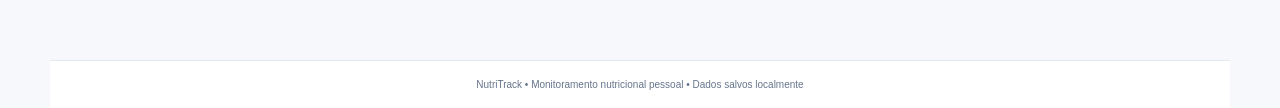
==== commit 3c86ef0c: "chore(beta): refresh menu editor assets" ====
--- a/beta/index.html
+++ b/beta/index.html
@@ -12,7 +12,7 @@
   <link rel="manifest" href="./manifest.webmanifest?v=11">
   <link rel="apple-touch-icon" href="./apple-touch-icon.png?v=11">
   <link rel="icon" type="image/png" href="./favicon.png?v=11">
-  <link rel="stylesheet" href="./styles.css?v=17">
+  <link rel="stylesheet" href="./styles.css?v=18">
   <link rel="stylesheet" href="../layout-fixes.css?v=6">
   <link rel="stylesheet" href="../icon-rendering.css?v=1">
   <link rel="stylesheet" href="./tab-animation.css?v=9">
@@ -24,7 +24,7 @@
   <script>
   (async()=>{
     try{
-      const response=await fetch('./base-index.html?v=18',{cache:'no-store'});
+      const response=await fetch('./base-index.html?v=19',{cache:'no-store'});
       if(!response.ok) throw new Error('Falha ao carregar a interface');
       const source=await response.text();
       let body=source.match(/<body>([\s\S]*?)<\/body>/i)?.[1];
@@ -34,6 +34,10 @@
         .replace(/<script\s+src="app\.js"><\/script>/i,'')
         .replace('<span class="badge">PRO</span>','<span class="badge">PRO · BETA</span>');
       document.body.innerHTML=body;
+
+      const designSystem=document.createElement('script');
+      designSystem.src='./design-system-runtime.js?v=1';
+      document.body.appendChild(designSystem);
 
       const nutrition=document.createElement('script');
       nutrition.src='./nutrition-data.js?v=6';
--- a/beta/styles.css
+++ b/beta/styles.css
@@ -102,3 +102,41 @@
   width:40px;
   height:40px;
 }
+
+
+/* Link do Editor Visual no menu da Beta: visual de aba, sem participar do roteamento interno. */
+.editor-tab{
+  flex:0 0 auto;
+  border:0;
+  background:transparent;
+  color:#4b5972;
+  border-radius:13px;
+  padding:10px 15px;
+  font-size:14px;
+  font-weight:780;
+  display:flex;
+  align-items:center;
+  gap:8px;
+  white-space:nowrap;
+  text-decoration:none;
+}
+.editor-tab svg{
+  width:19px;
+  height:19px;
+  fill:none;
+  stroke:currentColor;
+  stroke-width:1.9;
+  stroke-linecap:round;
+  stroke-linejoin:round;
+}
+.editor-tab:active{
+  background:#eefbf6;
+  color:#0b8f62;
+}
+@media(max-width:820px){
+  .editor-tab{font-size:12px;padding:9px 12px}
+}
+@media(max-width:480px){
+  .editor-tab{font-size:11px;padding:8px 10px;border-radius:10px}
+  .editor-tab svg{width:16px;height:16px}
+}
